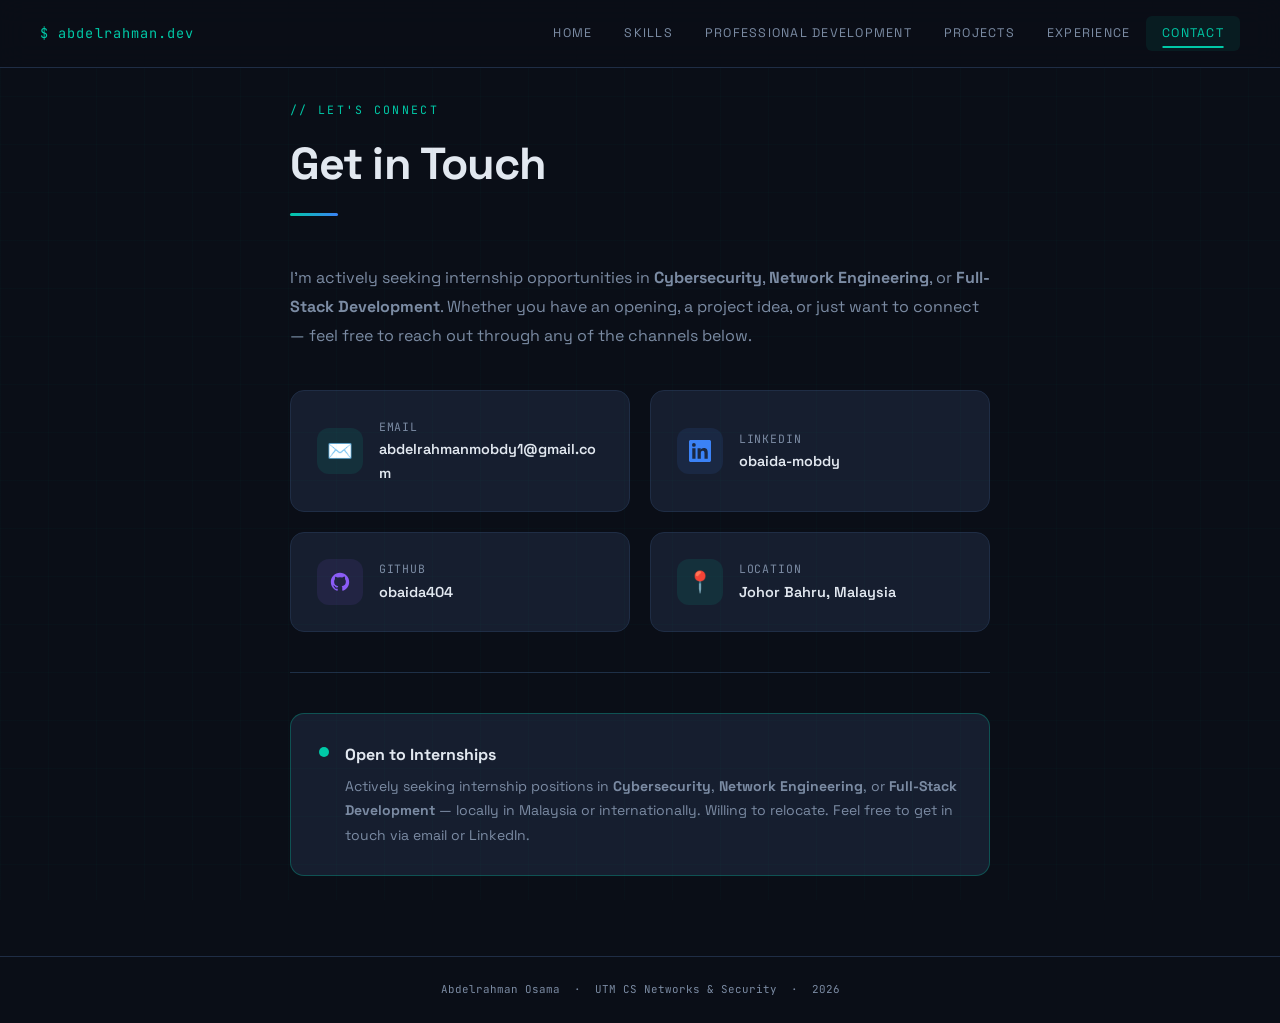
==== contact.html @ 8230e9a0 "feat: complete portfolio redesign with fixed CV + new professional development page" ====
<!DOCTYPE html>
<html lang="en">
<head>
  <meta charset="UTF-8" />
  <meta name="viewport" content="width=device-width, initial-scale=1.0" />
  <title>Abdelrahman Osama — Contact</title>
  <link rel="preconnect" href="https://fonts.googleapis.com" />
  <link rel="preconnect" href="https://fonts.gstatic.com" crossorigin />
  <link href="https://fonts.googleapis.com/css2?family=Space+Grotesk:wght@300;400;500;600;700&family=JetBrains+Mono:wght@300;400;600&display=swap" rel="stylesheet" />
  <link rel="stylesheet" href="shared.css" />
  <style>
    .contact-wrap { max-width: 700px; margin: 0 auto; }
    .contact-intro {
      font-size: 1rem; color: var(--muted);
      line-height: 1.8;
      margin-bottom: 2.5rem;
    }
    .contact-grid {
      display: grid;
      grid-template-columns: 1fr 1fr;
      gap: 1.25rem;
      margin-bottom: 2.5rem;
    }
    .contact-card {
      background: var(--surface);
      border: 1px solid var(--border);
      border-radius: 14px;
      padding: 1.6rem;
      display: flex;
      align-items: center;
      gap: 1rem;
      transition: border-color .2s, transform .2s, background .2s;
      text-decoration: none;
      color: inherit;
    }
    .contact-card:hover {
      border-color: var(--accent);
      transform: translateY(-2px);
      background: var(--surface-hover);
    }
    .contact-icon {
      width: 46px; height: 46px;
      border-radius: 12px;
      display: flex; align-items: center; justify-content: center;
      font-size: 1.3rem;
      flex-shrink: 0;
    }
    .contact-label {
      font-size: .72rem; color: var(--muted);
      font-family: var(--mono);
      letter-spacing: .08em;
      text-transform: uppercase;
    }
    .contact-value { font-size: .9rem; font-weight: 600; margin-top: .15rem; word-break: break-all; }

    .divider {
      height: 1px; background: var(--border);
      margin: 2.5rem 0;
    }
    .availability-box {
      background: var(--surface);
      border: 1px solid rgba(0,201,167,.3);
      border-radius: 14px;
      padding: 1.75rem;
      display: flex;
      align-items: flex-start;
      gap: 1rem;
      transition: border-color .2s;
    }
    .availability-box:hover { border-color: var(--accent); }
    .avail-dot {
      width: 10px; height: 10px;
      border-radius: 50%;
      background: var(--accent);
      margin-top: .35rem;
      flex-shrink: 0;
      animation: pulse 2s infinite;
    }
    @keyframes pulse { 0%,100%{opacity:1} 50%{opacity:.3} }
    .avail-title { font-weight: 700; font-size: 1rem; margin-bottom: .35rem; }
    .avail-text { font-size: .875rem; color: var(--muted); line-height: 1.75; }

    @media (max-width: 560px) {
      .contact-grid { grid-template-columns: 1fr; }
    }
  </style>
</head>
<body>
  <nav>
    <a href="./index.html" class="nav-logo">$ abdelrahman.dev</a>
    <div class="nav-links">
      <a href="./index.html">Home</a>
      <a href="./skills.html">Skills</a>
      <a href="./professional-development.html">Professional Development</a>
      <a href="./projects.html">Projects</a>
      <a href="./experience.html">Experience</a>
      <a href="./contact.html" class="active">Contact</a>
    </div>
  </nav>

  <div class="page-wrap">
    <div class="container">
      <div class="contact-wrap">
        <div class="page-header">
          <p class="page-label reveal">// Let's Connect</p>
          <h1 class="page-title reveal">Get in Touch</h1>
          <div class="page-divider reveal"></div>
        </div>

        <p class="contact-intro reveal">
          I'm actively seeking internship opportunities in <strong>Cybersecurity</strong>, <strong>Network Engineering</strong>, or <strong>Full-Stack Development</strong>.
          Whether you have an opening, a project idea, or just want to connect — feel free to reach out through any of the channels below.
        </p>

        <div class="contact-grid">
          <a href="mailto:abdelrahmanmobdy1@gmail.com" class="contact-card reveal">
            <div class="contact-icon" style="background:rgba(0,201,167,.1)">✉️</div>
            <div>
              <div class="contact-label">Email</div>
              <div class="contact-value">abdelrahmanmobdy1@gmail.com</div>
            </div>
          </a>

          <a href="https://www.linkedin.com/in/obaida-mobdy" target="_blank" rel="noopener" class="contact-card reveal">
            <div class="contact-icon" style="background:rgba(59,130,246,.1)">
              <svg viewBox="0 0 24 24" fill="#3b82f6" width="22" height="22"><path d="M20.447 20.452h-3.554v-5.569c0-1.328-.027-3.037-1.852-3.037-1.853 0-2.136 1.445-2.136 2.939v5.667H9.351V9h3.414v1.561h.046c.477-.9 1.637-1.85 3.37-1.85 3.601 0 4.267 2.37 4.267 5.455v6.286zM5.337 7.433a2.062 2.062 0 01-2.063-2.065 2.064 2.064 0 112.063 2.065zm1.782 13.019H3.555V9h3.564v11.452zM22.225 0H1.771C.792 0 0 .774 0 1.729v20.542C0 23.227.792 24 1.771 24h20.451C23.2 24 24 23.227 24 22.271V1.729C24 .774 23.2 0 22.222 0h.003z"/></svg>
            </div>
            <div>
              <div class="contact-label">LinkedIn</div>
              <div class="contact-value">obaida-mobdy</div>
            </div>
          </a>

          <a href="https://github.com/obaida404" target="_blank" rel="noopener" class="contact-card reveal">
            <div class="contact-icon" style="background:rgba(139,92,246,.1)">
              <svg viewBox="0 0 24 24" fill="#8b5cf6" width="22" height="22"><path d="M12 2C6.477 2 2 6.484 2 12.021c0 4.428 2.865 8.185 6.839 9.504.5.092.682-.217.682-.483 0-.237-.009-.868-.014-1.703-2.782.605-3.369-1.342-3.369-1.342-.454-1.154-1.11-1.462-1.11-1.462-.908-.62.069-.608.069-.608 1.004.07 1.532 1.032 1.532 1.032.892 1.53 2.341 1.088 2.91.832.091-.647.35-1.088.636-1.338-2.22-.253-4.555-1.113-4.555-4.951 0-1.093.39-1.988 1.029-2.688-.103-.253-.446-1.272.098-2.65 0 0 .84-.27 2.75 1.026A9.564 9.564 0 0112 6.844a9.59 9.59 0 012.504.337c1.909-1.296 2.747-1.026 2.747-1.026.546 1.378.202 2.397.1 2.65.64.7 1.028 1.595 1.028 2.688 0 3.848-2.338 4.695-4.566 4.944.359.309.678.92.678 1.855 0 1.338-.012 2.419-.012 2.747 0 .268.18.579.688.481C19.138 20.2 22 16.447 22 12.021 22 6.484 17.523 2 12 2z"/></svg>
            </div>
            <div>
              <div class="contact-label">GitHub</div>
              <div class="contact-value">obaida404</div>
            </div>
          </a>

          <div class="contact-card reveal" style="cursor:default;">
            <div class="contact-icon" style="background:rgba(0,201,167,.1)">📍</div>
            <div>
              <div class="contact-label">Location</div>
              <div class="contact-value">Johor Bahru, Malaysia</div>
            </div>
          </div>
        </div>

        <div class="divider"></div>

        <div class="availability-box reveal">
          <div class="avail-dot"></div>
          <div>
            <div class="avail-title">Open to Internships</div>
            <div class="avail-text">
              Actively seeking internship positions in <strong>Cybersecurity</strong>, <strong>Network Engineering</strong>, or <strong>Full-Stack Development</strong> —
              locally in Malaysia or internationally. Willing to relocate. Feel free to get in touch via email or LinkedIn.
            </div>
          </div>
        </div>
      </div>
    </div>
  </div>

  <footer>
    <p>Abdelrahman Osama &nbsp;·&nbsp; UTM CS Networks &amp; Security &nbsp;·&nbsp; <span id="yr"></span></p>
  </footer>
  <script>
    document.getElementById('yr').textContent = new Date().getFullYear();
    const obs = new IntersectionObserver(es => {
      es.forEach(e => { if(e.isIntersecting){ e.target.classList.add('visible'); obs.unobserve(e.target); } });
    }, { threshold: .1 });
    document.querySelectorAll('.reveal').forEach(el => obs.observe(el));
  </script>
</body>
</html>
---- shared.css ----
/* ── TOKENS ──────────────────────────────────────────────── */
:root {
  --bg:      #0a0e17;
  --bg2:     #111827;
  --surface: #161e2f;
  --surface-hover: #1b253b;
  --border:  #1f2d45;
  --accent:  #00c9a7;
  --accent2: #3b82f6;
  --accent3: #8b5cf6;
  --text:    #e2e8f0;
  --muted:   #7b8ba3;
  --display: 'Space Grotesk', sans-serif;
  --mono:    'JetBrains Mono', monospace;
}

/* ── RESET ───────────────────────────────────────────────── */
*, *::before, *::after { box-sizing: border-box; margin: 0; padding: 0; }
html { scroll-behavior: smooth; }
body {
  font-family: var(--display);
  background: var(--bg);
  color: var(--text);
  line-height: 1.65;
  overflow-x: hidden;
  -webkit-font-smoothing: antialiased;
}
::selection { background: var(--accent); color: var(--bg); }
a { color: inherit; text-decoration: none; }

::-webkit-scrollbar { width: 5px; }
::-webkit-scrollbar-track { background: var(--bg); }
::-webkit-scrollbar-thumb { background: var(--accent); border-radius: 3px; }

/* ── GRID OVERLAY ────────────────────────────────────────── */
body::before {
  content: '';
  position: fixed; inset: 0; z-index: 0; pointer-events: none;
  background-image:
    linear-gradient(rgba(0,201,167,.025) 1px, transparent 1px),
    linear-gradient(90deg, rgba(0,201,167,.025) 1px, transparent 1px);
  background-size: 48px 48px;
}

/* ── NAV ─────────────────────────────────────────────────── */
nav {
  position: fixed; top: 0; left: 0; right: 0; z-index: 100;
  display: flex; align-items: center; justify-content: space-between;
  padding: 1rem 2.5rem;
  background: rgba(10,14,23,.9);
  backdrop-filter: blur(14px);
  -webkit-backdrop-filter: blur(14px);
  border-bottom: 1px solid var(--border);
  transition: box-shadow .25s;
}
nav.scrolled { box-shadow: 0 4px 30px rgba(0,0,0,.45); }
.nav-logo {
  font-family: var(--mono);
  font-size: .85rem;
  color: var(--accent);
  letter-spacing: .08em;
  transition: opacity .2s;
}
.nav-logo:hover { opacity: .75; }
.nav-links { display: flex; gap: 0; }
.nav-links a {
  font-size: .78rem;
  letter-spacing: .1em;
  text-transform: uppercase;
  color: var(--muted);
  padding: .45rem 1rem;
  border-radius: 6px;
  transition: color .2s, background .2s;
  position: relative;
}
.nav-links a::after {
  content: ''; position: absolute; bottom: 3px; left: 50%;
  transform: translateX(-50%); width: 0; height: 1.5px;
  background: var(--accent); transition: width .25s ease;
}
.nav-links a:hover { color: var(--accent); background: rgba(0,201,167,.04); }
.nav-links a.active { color: var(--accent); background: rgba(0,201,167,.08); }
.nav-links a.active::after { width: 65%; }

/* ── LAYOUT ──────────────────────────────────────────────── */
section { position: relative; z-index: 1; }
.container { max-width: 1100px; margin: 0 auto; padding: 0 2rem; }
.page-wrap { padding-top: 100px; padding-bottom: 5rem; }

/* ── PAGE HEADER ─────────────────────────────────────────── */
.page-header { margin-bottom: 3rem; }
.page-label {
  font-family: var(--mono); font-size: .72rem;
  color: var(--accent); letter-spacing: .2em; text-transform: uppercase;
  margin-bottom: .5rem;
}
.page-title {
  font-size: clamp(1.8rem, 4vw, 2.8rem);
  font-weight: 700; letter-spacing: -.02em;
}
.page-divider {
  width: 48px; height: 3px;
  background: linear-gradient(90deg, var(--accent), var(--accent2));
  border-radius: 2px; margin-top: .75rem;
}

/* ── BUTTONS ─────────────────────────────────────────────── */
.btn {
  display: inline-flex; align-items: center; gap: .5rem;
  padding: .7rem 1.6rem;
  border-radius: 6px;
  font-size: .85rem; font-weight: 600; letter-spacing: .04em;
  cursor: pointer; transition: all .2s; font-family: var(--display);
}
.btn-primary { background: var(--accent); color: var(--bg); border: none; }
.btn-primary:hover { background: #00e5be; transform: translateY(-1px); box-shadow: 0 4px 16px rgba(0,201,167,.3); }
.btn-outline { background: transparent; color: var(--text); border: 1px solid var(--border); }
.btn-outline:hover { border-color: var(--accent); color: var(--accent); transform: translateY(-1px); }

/* ── BADGES ──────────────────────────────────────────────── */
.badge {
  font-family: var(--mono); font-size: .7rem;
  padding: .3rem .7rem; border-radius: 4px; border: 1px solid; letter-spacing: .06em;
  transition: transform .2s, box-shadow .2s;
}
.badge:hover { transform: translateY(-1px); }
.badge-teal   { border-color: var(--accent);  color: var(--accent);  background: rgba(0,201,167,.07); }
.badge-blue   { border-color: var(--accent2); color: var(--accent2); background: rgba(59,130,246,.07); }
.badge-violet { border-color: var(--accent3); color: var(--accent3); background: rgba(139,92,246,.07); }

/* ── REVEAL ──────────────────────────────────────────────── */
.reveal { opacity: 0; transform: translateY(24px); transition: opacity .55s ease, transform .55s ease; }
.reveal.visible { opacity: 1; transform: none; }

/* ── FOOTER ──────────────────────────────────────────────── */
footer {
  text-align: center; padding: 1.5rem;
  font-family: var(--mono); font-size: .68rem;
  color: var(--muted); border-top: 1px solid var(--border);
  position: relative; z-index: 1;
}

/* ── MOBILE ──────────────────────────────────────────────── */
@media (max-width: 768px) {
  nav { padding: 1rem 1.25rem; }
  .nav-links { gap: 0; }
  .nav-links a { padding: .4rem .55rem; font-size: .65rem; }
  .container { padding: 0 1.25rem; }
}
@media (prefers-reduced-motion: reduce) {
  .reveal { transition: none; }
  * { animation: none !important; }
}
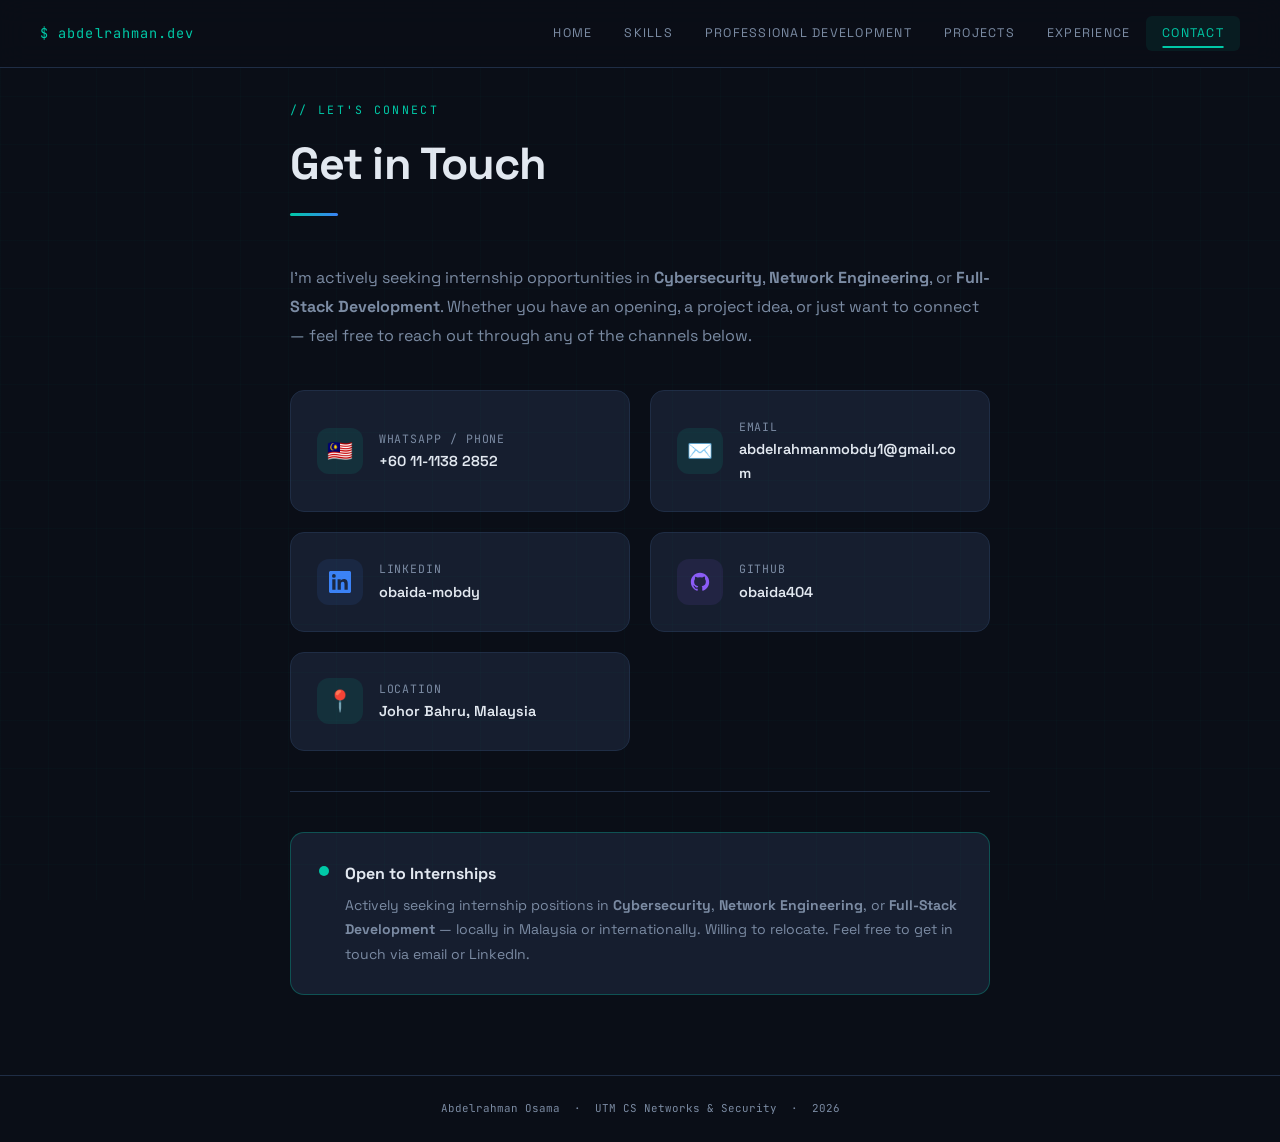
==== commit 77be64e5: "fix: add Projects active nav state + phone number to contact/pages" ====
--- a/contact.html
+++ b/contact.html
@@ -113,6 +113,15 @@
         </p>
 
         <div class="contact-grid">
+          <a href="tel:+601111382852" class="contact-card reveal">
+            <div class="contact-icon" style="background:rgba(0,201,167,.1)">
+              🇲🇾
+            </div>
+            <div>
+              <div class="contact-label">WhatsApp / Phone</div>
+              <div class="contact-value">+60 11-1138 2852</div>
+            </div>
+          </a>
           <a href="mailto:abdelrahmanmobdy1@gmail.com" class="contact-card reveal">
             <div class="contact-icon" style="background:rgba(0,201,167,.1)">✉️</div>
             <div>
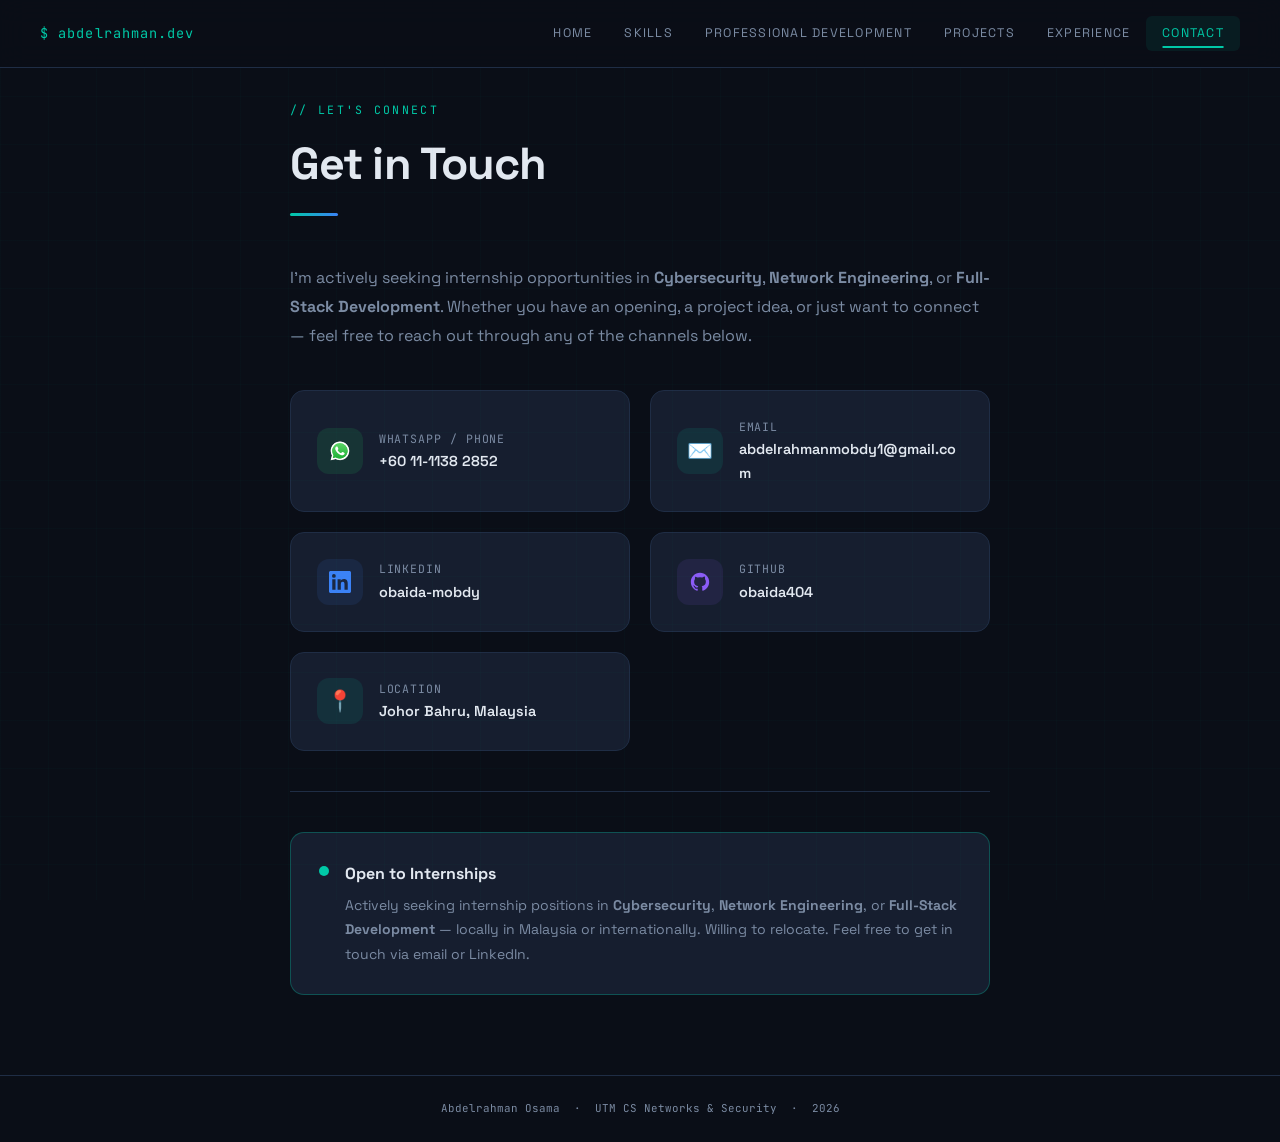
==== commit 9f56c1d0: "feat: add WhatsApp + email SVG logo icons" ====
--- a/contact.html
+++ b/contact.html
@@ -114,8 +114,8 @@
 
         <div class="contact-grid">
           <a href="tel:+601111382852" class="contact-card reveal">
-            <div class="contact-icon" style="background:rgba(0,201,167,.1)">
-              🇲🇾
+            <div class="contact-icon" style="background:rgba(37,211,102,.12)">
+              <img src="whatsapp.svg" width="22" height="22" alt="WhatsApp">
             </div>
             <div>
               <div class="contact-label">WhatsApp / Phone</div>
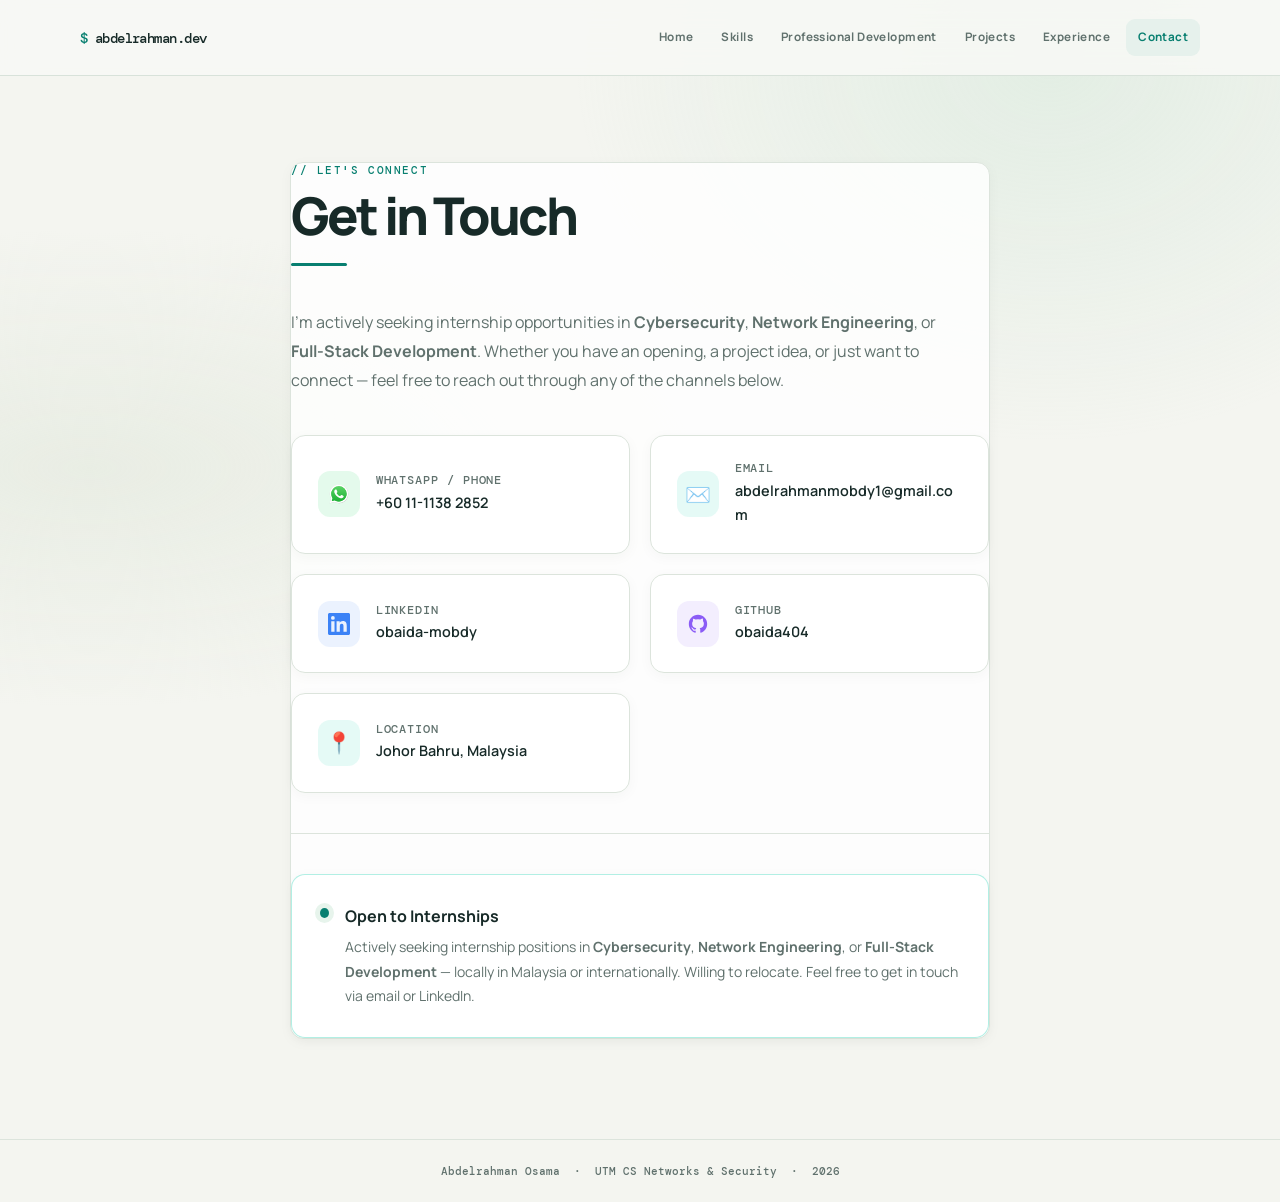
==== commit 43406217: "Bust cached portfolio stylesheet" ====
--- a/contact.html
+++ b/contact.html
@@ -7,7 +7,7 @@
   <link rel="preconnect" href="https://fonts.googleapis.com" />
   <link rel="preconnect" href="https://fonts.gstatic.com" crossorigin />
   <link href="https://fonts.googleapis.com/css2?family=Space+Grotesk:wght@300;400;500;600;700&family=JetBrains+Mono:wght@300;400;600&display=swap" rel="stylesheet" />
-  <link rel="stylesheet" href="shared.css" />
+  <link rel="stylesheet" href="shared.css?v=20260928" />
   <style>
     .contact-wrap { max-width: 700px; margin: 0 auto; }
     .contact-intro {
--- a/shared.css
+++ b/shared.css
@@ -1,153 +1,182 @@
-/* ── TOKENS ──────────────────────────────────────────────── */
+@import url('https://fonts.googleapis.com/css2?family=DM+Mono:wght@400;500&family=Manrope:wght@400;500;600;700;800&display=swap');
+
 :root {
-  --bg:      #0a0e17;
-  --bg2:     #111827;
-  --surface: #161e2f;
-  --surface-hover: #1b253b;
-  --border:  #1f2d45;
-  --accent:  #00c9a7;
-  --accent2: #3b82f6;
-  --accent3: #8b5cf6;
-  --text:    #e2e8f0;
-  --muted:   #7b8ba3;
-  --display: 'Space Grotesk', sans-serif;
-  --mono:    'JetBrains Mono', monospace;
+  color-scheme: light;
+  --bg: #f4f5f0;
+  --bg2: #e9eee8;
+  --surface: #fff;
+  --surface-hover: #f8faf7;
+  --border: #dce4dc;
+  --accent: #087f70;
+  --accent2: #315c9b;
+  --accent3: #936532;
+  --text: #172a28;
+  --muted: #60716d;
+  --display: 'Manrope', sans-serif;
+  --mono: 'DM Mono', monospace;
+  --shadow: 0 20px 60px rgba(28, 55, 48, .08);
 }
 
-/* ── RESET ───────────────────────────────────────────────── */
 *, *::before, *::after { box-sizing: border-box; margin: 0; padding: 0; }
-html { scroll-behavior: smooth; }
+html { scroll-behavior: smooth; scroll-padding-top: 90px; }
 body {
+  min-width: 320px;
   font-family: var(--display);
   background: var(--bg);
   color: var(--text);
-  line-height: 1.65;
+  line-height: 1.7;
   overflow-x: hidden;
   -webkit-font-smoothing: antialiased;
 }
-::selection { background: var(--accent); color: var(--bg); }
+::selection { background: #b7e4d8; color: var(--text); }
 a { color: inherit; text-decoration: none; }
+button, a { -webkit-tap-highlight-color: transparent; }
+a:focus-visible, button:focus-visible { outline: 3px solid #62b8a7; outline-offset: 3px; }
+img { max-width: 100%; }
+::-webkit-scrollbar { width: 8px; }
+::-webkit-scrollbar-track { background: var(--bg); }
+::-webkit-scrollbar-thumb { background: #a9c2b8; border-radius: 8px; }
 
-::-webkit-scrollbar { width: 5px; }
-::-webkit-scrollbar-track { background: var(--bg); }
-::-webkit-scrollbar-thumb { background: var(--accent); border-radius: 3px; }
+body::before {
+  content: ''; position: fixed; inset: 0; z-index: -1; pointer-events: none;
+  background: radial-gradient(ellipse at 82% 7%, rgba(191, 223, 203, .32), transparent 32%),
+    radial-gradient(ellipse at 7% 52%, rgba(221, 229, 215, .48), transparent 36%);
+}
+section { position: relative; z-index: 1; }
+.container { width: min(1120px, 100% - 48px); margin: 0 auto; }
 
-/* ── GRID OVERLAY ────────────────────────────────────────── */
-body::before {
-  content: '';
-  position: fixed; inset: 0; z-index: 0; pointer-events: none;
-  background-image:
-    linear-gradient(rgba(0,201,167,.025) 1px, transparent 1px),
-    linear-gradient(90deg, rgba(0,201,167,.025) 1px, transparent 1px);
-  background-size: 48px 48px;
+nav {
+  position: sticky; top: 0; z-index: 100;
+  display: flex; align-items: center; justify-content: space-between; gap: 20px;
+  min-height: 76px; padding: 12px max(24px, calc((100vw - 1120px) / 2));
+  background: rgba(248, 249, 245, .88); backdrop-filter: blur(16px);
+  border-bottom: 1px solid rgba(210, 222, 214, .84);
+  transition: box-shadow .2s ease;
 }
+nav.scrolled { box-shadow: 0 8px 28px rgba(25, 48, 43, .08); }
+.nav-logo { color: var(--text); font: 500 .88rem var(--mono); letter-spacing: -.04em; white-space: nowrap; }
+.nav-logo::first-letter { color: var(--accent); }
+.nav-links { display: flex; align-items: center; gap: 4px; }
+.nav-links a {
+  padding: 9px 12px; border-radius: 9px; color: var(--muted);
+  font-size: .73rem; font-weight: 700; letter-spacing: .035em;
+  transition: color .18s ease, background .18s ease;
+}
+.nav-links a:hover, .nav-links a.active { color: var(--accent); background: #e6f1ec; }
 
-/* ── NAV ─────────────────────────────────────────────────── */
-nav {
-  position: fixed; top: 0; left: 0; right: 0; z-index: 100;
-  display: flex; align-items: center; justify-content: space-between;
-  padding: 1rem 2.5rem;
-  background: rgba(10,14,23,.9);
-  backdrop-filter: blur(14px);
-  -webkit-backdrop-filter: blur(14px);
-  border-bottom: 1px solid var(--border);
-  transition: box-shadow .25s;
+.page-wrap { min-height: calc(100vh - 130px); padding: 86px 0 100px; }
+.page-header { margin-bottom: 42px; }
+.page-label, .label, .section-label, .hero-eyebrow {
+  color: var(--accent); font: 500 .7rem var(--mono); letter-spacing: .14em;
+  text-transform: uppercase;
 }
-nav.scrolled { box-shadow: 0 4px 30px rgba(0,0,0,.45); }
-.nav-logo {
-  font-family: var(--mono);
-  font-size: .85rem;
-  color: var(--accent);
-  letter-spacing: .08em;
-  transition: opacity .2s;
+.page-label { margin-bottom: 10px; }
+.page-title { font-size: clamp(2rem, 5vw, 3.25rem); line-height: 1.1; letter-spacing: -.055em; font-weight: 800; }
+.page-divider { width: 56px; height: 3px; margin-top: 19px; border-radius: 3px; background: var(--accent); }
+
+.btn {
+  display: inline-flex; align-items: center; justify-content: center; gap: 9px;
+  min-height: 48px; padding: 0 19px; border: 1px solid transparent; border-radius: 8px;
+  font: 700 .83rem var(--display); cursor: pointer; transition: transform .18s ease, box-shadow .18s ease, background .18s ease;
 }
-.nav-logo:hover { opacity: .75; }
-.nav-links { display: flex; gap: 0; }
-.nav-links a {
-  font-size: .78rem;
-  letter-spacing: .1em;
-  text-transform: uppercase;
-  color: var(--muted);
-  padding: .45rem 1rem;
-  border-radius: 6px;
-  transition: color .2s, background .2s;
-  position: relative;
+.btn:hover { transform: translateY(-2px); }
+.btn-primary { color: #fff; background: var(--accent); box-shadow: 0 7px 18px rgba(8, 127, 112, .17); }
+.btn-primary:hover { background: #066c60; box-shadow: 0 10px 24px rgba(8, 127, 112, .23); }
+.btn-outline { color: var(--text); background: rgba(255, 255, 255, .55); border-color: var(--border); }
+.btn-outline:hover { color: var(--accent); background: var(--surface); border-color: #9fc8b9; }
+
+.badge, .stack-tag, .skill-tag, .edu-pill {
+  display: inline-flex; align-items: center; border: 1px solid var(--border); border-radius: 5px;
+  padding: 5px 9px; color: #405e57; background: #f6f9f6; font: 500 .67rem var(--mono);
 }
-.nav-links a::after {
-  content: ''; position: absolute; bottom: 3px; left: 50%;
-  transform: translateX(-50%); width: 0; height: 1.5px;
-  background: var(--accent); transition: width .25s ease;
-}
-.nav-links a:hover { color: var(--accent); background: rgba(0,201,167,.04); }
-.nav-links a.active { color: var(--accent); background: rgba(0,201,167,.08); }
-.nav-links a.active::after { width: 65%; }
+.badge { transition: transform .18s ease; }
+.badge:hover { transform: translateY(-2px); }
+.badge-teal { color: var(--accent); border-color: #b9dbd0; background: #eaf5ef; }
+.badge-blue { color: var(--accent2); border-color: #c6d6ed; background: #edf3fa; }
+.badge-violet { color: #805822; border-color: #e3d2b4; background: #faf4e9; }
 
-/* ── LAYOUT ──────────────────────────────────────────────── */
-section { position: relative; z-index: 1; }
-.container { max-width: 1100px; margin: 0 auto; padding: 0 2rem; }
-.page-wrap { padding-top: 100px; padding-bottom: 5rem; }
-
-/* ── PAGE HEADER ─────────────────────────────────────────── */
-.page-header { margin-bottom: 3rem; }
-.page-label {
-  font-family: var(--mono); font-size: .72rem;
-  color: var(--accent); letter-spacing: .2em; text-transform: uppercase;
-  margin-bottom: .5rem;
-}
-.page-title {
-  font-size: clamp(1.8rem, 4vw, 2.8rem);
-  font-weight: 700; letter-spacing: -.02em;
-}
-.page-divider {
-  width: 48px; height: 3px;
-  background: linear-gradient(90deg, var(--accent), var(--accent2));
-  border-radius: 2px; margin-top: .75rem;
-}
-
-/* ── BUTTONS ─────────────────────────────────────────────── */
-.btn {
-  display: inline-flex; align-items: center; gap: .5rem;
-  padding: .7rem 1.6rem;
-  border-radius: 6px;
-  font-size: .85rem; font-weight: 600; letter-spacing: .04em;
-  cursor: pointer; transition: all .2s; font-family: var(--display);
-}
-.btn-primary { background: var(--accent); color: var(--bg); border: none; }
-.btn-primary:hover { background: #00e5be; transform: translateY(-1px); box-shadow: 0 4px 16px rgba(0,201,167,.3); }
-.btn-outline { background: transparent; color: var(--text); border: 1px solid var(--border); }
-.btn-outline:hover { border-color: var(--accent); color: var(--accent); transform: translateY(-1px); }
-
-/* ── BADGES ──────────────────────────────────────────────── */
-.badge {
-  font-family: var(--mono); font-size: .7rem;
-  padding: .3rem .7rem; border-radius: 4px; border: 1px solid; letter-spacing: .06em;
-  transition: transform .2s, box-shadow .2s;
-}
-.badge:hover { transform: translateY(-1px); }
-.badge-teal   { border-color: var(--accent);  color: var(--accent);  background: rgba(0,201,167,.07); }
-.badge-blue   { border-color: var(--accent2); color: var(--accent2); background: rgba(59,130,246,.07); }
-.badge-violet { border-color: var(--accent3); color: var(--accent3); background: rgba(139,92,246,.07); }
-
-/* ── REVEAL ──────────────────────────────────────────────── */
-.reveal { opacity: 0; transform: translateY(24px); transition: opacity .55s ease, transform .55s ease; }
+.reveal { opacity: 0; transform: translateY(16px); transition: opacity .55s ease, transform .55s ease; }
 .reveal.visible { opacity: 1; transform: none; }
 
-/* ── FOOTER ──────────────────────────────────────────────── */
-footer {
-  text-align: center; padding: 1.5rem;
-  font-family: var(--mono); font-size: .68rem;
-  color: var(--muted); border-top: 1px solid var(--border);
-  position: relative; z-index: 1;
+.projects-grid, .skills-grid, .certs-grid, .pd-grid, .contact-grid {
+  display: grid; grid-template-columns: repeat(2, minmax(0, 1fr)); gap: 18px;
 }
+.project-card, .skill-card, .cert-card, .pd-card, .contact-card, .edu-card, .tl-card, .contact-wrap, .availability-box {
+  color: var(--text); background: rgba(255,255,255,.82); border: 1px solid var(--border);
+  border-radius: 13px; box-shadow: 0 3px 14px rgba(24,47,42,.035);
+}
+.project-card, .skill-card, .cert-card, .pd-card, .contact-card, .edu-card, .tl-card {
+  padding: 24px; transition: transform .2s ease, box-shadow .2s ease, border-color .2s ease;
+}
+.project-card:hover, .skill-card:hover, .cert-card:hover, .pd-card:hover, .contact-card:hover, .edu-card:hover, .tl-card:hover {
+  transform: translateY(-3px); border-color: #b5d0c4; box-shadow: var(--shadow);
+}
+.project-card.featured { grid-column: 1 / -1; }
+.project-top, .skill-card-top, .exp-header { display: flex; align-items: flex-start; justify-content: space-between; gap: 16px; }
+.project-icon, .skill-icon, .pd-icon, .contact-icon, .cert-icon, .tl-icon, .cert-row-icon {
+  display: grid; flex: 0 0 42px; width: 42px; height: 42px; place-items: center;
+  border-radius: 10px; color: var(--accent); background: #eaf4ef; font-size: 1.1rem;
+}
+.project-name, .pd-name, .cert-name, .edu-school, .tl-role { font-weight: 800; letter-spacing: -.025em; }
+.project-name { font-size: 1.08rem; }
+.project-desc, .pd-body, .exp-bullets, .tl-bullets, .contact-intro { color: var(--muted); font-size: .9rem; }
+.project-stack, .skill-tags, .edu-pills { display: flex; flex-wrap: wrap; gap: 7px; margin-top: 17px; }
+.timeline { position: relative; display: grid; gap: 18px; }
+.tl-item { position: relative; padding-left: 22px; }
+.tl-item::before { content: ''; position: absolute; left: 0; top: 0; bottom: -18px; width: 1px; background: #c8d8ce; }
+.tl-dot { position: absolute; left: -4px; top: 8px; width: 9px; height: 9px; border-radius: 50%; background: var(--accent); box-shadow: 0 0 0 4px var(--bg); }
+.tl-card { display: flex; gap: 16px; }
+.tl-meta, .exp-date, .pd-date { color: var(--accent); font: 500 .68rem var(--mono); }
+.tl-company, .exp-company, .pd-org, .cert-issuer, .edu-location { color: var(--muted); font-size: .82rem; }
+.tl-bullets, .exp-bullets { margin: 12px 0 0 18px; }
+.tl-bullets li, .exp-bullets li { padding: 3px 0 3px 3px; }
+.about-grid { display: grid; grid-template-columns: repeat(2, 1fr); gap: 18px; }
+.contact-intro { max-width: 680px; margin-bottom: 30px; font-size: 1rem; }
+.contact-card { display: flex; align-items: center; gap: 14px; min-width: 0; }
+.contact-label, .card-sub { color: var(--muted); font: 500 .67rem var(--mono); }
+.contact-value { overflow-wrap: anywhere; font-size: .91rem; font-weight: 700; }
+.availability-box { display: flex; gap: 14px; padding: 22px; margin-top: 20px; }
+.avail-dot { flex: 0 0 9px; width: 9px; height: 9px; margin-top: 8px; border-radius: 50%; background: #35a681; box-shadow: 0 0 0 5px #e7f4ec; }
+.avail-title { font-weight: 800; }
+.avail-text { color: var(--muted); font-size: .85rem; }
+.cert-row, .edu-row, .proj-row, .exp-row, .lang-item { border-bottom: 1px solid var(--border); }
+.certs-strip { padding: 23px; border-radius: 12px; background: #eaf2ec; }
+.certs-strip-header, .cert-row, .edu-row, .proj-row, .exp-row { display: flex; align-items: center; justify-content: space-between; gap: 18px; padding: 15px 0; }
+.certs-strip-title, .section-label, .side-title { font-weight: 800; }
+.certs-strip-link, .cert-arrow { color: var(--accent); }
+.edu-date, .edu-dates, .proj-date, .proj-tech, .lang-level { color: var(--muted); font: 500 .7rem var(--mono); }
+.edu-degree, .exp-role, .proj-name, .cert-row-name { font-weight: 800; }
+.edu-uni, .proj-desc, .cert-row-detail { color: var(--muted); font-size: .85rem; }
+.lang-bar-bg { height: 6px; margin-top: 8px; border-radius: 8px; background: #e4ebe6; }
+.lang-bar-fill { height: 100%; border-radius: inherit; background: var(--accent); }
+.cert-row-body, .exp-info, .edu-body { min-width: 0; }
+.live-badge { color: #177758; font: 500 .67rem var(--mono); }
+.section { margin-top: 52px; }
+.section-last { margin-bottom: 20px; }
+footer { position: relative; z-index: 1; padding: 24px; border-top: 1px solid var(--border); color: var(--muted); text-align: center; font: 500 .68rem var(--mono); }
 
-/* ── MOBILE ──────────────────────────────────────────────── */
-@media (max-width: 768px) {
-  nav { padding: 1rem 1.25rem; }
-  .nav-links { gap: 0; }
-  .nav-links a { padding: .4rem .55rem; font-size: .65rem; }
-  .container { padding: 0 1.25rem; }
+@media (max-width: 900px) {
+  nav { align-items: flex-start; flex-direction: column; gap: 5px; padding: 13px 24px 10px; }
+  .nav-links { width: 100%; overflow-x: auto; scrollbar-width: none; }
+  .nav-links::-webkit-scrollbar { display: none; }
+  .nav-links a { white-space: nowrap; }
+}
+@media (max-width: 620px) {
+  .container { width: min(100% - 36px, 500px); }
+  nav { padding: 12px 18px 9px; }
+  .nav-links { margin: 0 -4px; }
+  .nav-links a { padding: 8px 9px; font-size: .67rem; }
+  .page-wrap { padding: 56px 0 72px; }
+  .projects-grid, .skills-grid, .certs-grid, .pd-grid, .contact-grid, .about-grid { grid-template-columns: 1fr; }
+  .project-card.featured { grid-column: auto; }
+  .project-card, .skill-card, .cert-card, .pd-card, .contact-card, .edu-card, .tl-card { padding: 19px; }
+  .tl-card { flex-direction: column; }
+  .certs-strip { padding: 18px; }
+  .certs-strip-header, .cert-row, .edu-row, .proj-row, .exp-row { align-items: flex-start; }
 }
 @media (prefers-reduced-motion: reduce) {
-  .reveal { transition: none; }
-  * { animation: none !important; }
+  html { scroll-behavior: auto; }
+  *, *::before, *::after { animation-duration: .01ms !important; transition-duration: .01ms !important; }
+  .reveal { opacity: 1; transform: none; }
 }
+
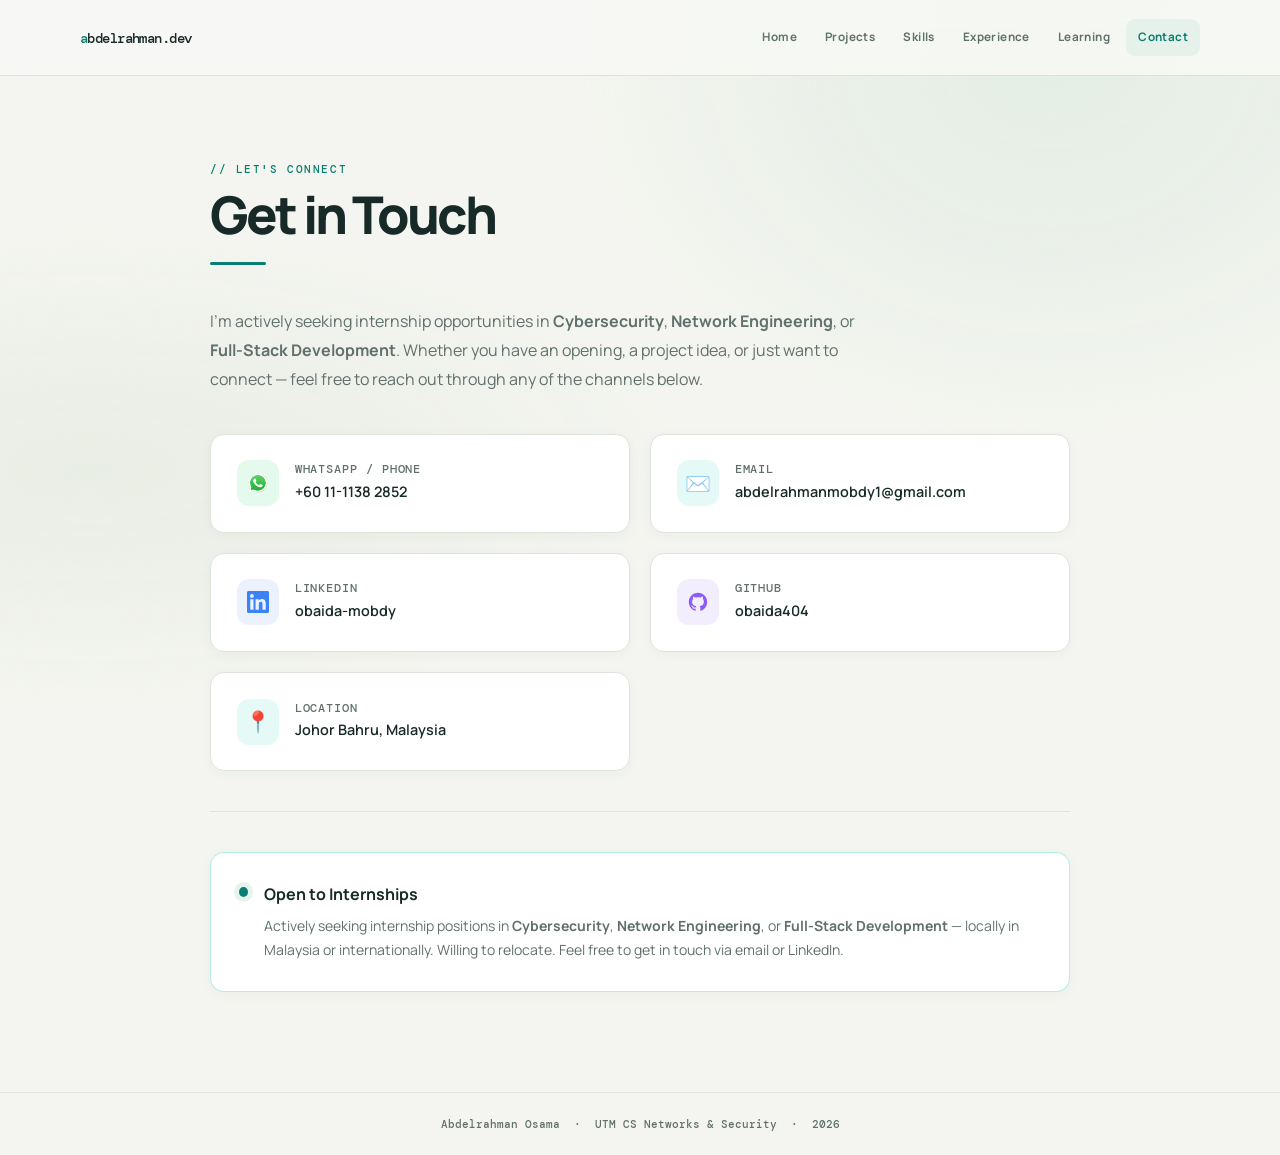
==== commit a2413872: "Standardize portfolio navigation" ====
--- a/contact.html
+++ b/contact.html
@@ -7,9 +7,9 @@
   <link rel="preconnect" href="https://fonts.googleapis.com" />
   <link rel="preconnect" href="https://fonts.gstatic.com" crossorigin />
   <link href="https://fonts.googleapis.com/css2?family=Space+Grotesk:wght@300;400;500;600;700&family=JetBrains+Mono:wght@300;400;600&display=swap" rel="stylesheet" />
-  <link rel="stylesheet" href="shared.css?v=20260928" />
+  <link rel="stylesheet" href="shared.css?v=20260928b" />
   <style>
-    .contact-wrap { max-width: 700px; margin: 0 auto; }
+    .contact-wrap { max-width: 860px; margin: 0 auto; }
     .contact-intro {
       font-size: 1rem; color: var(--muted);
       line-height: 1.8;
@@ -80,21 +80,21 @@
     .avail-title { font-weight: 700; font-size: 1rem; margin-bottom: .35rem; }
     .avail-text { font-size: .875rem; color: var(--muted); line-height: 1.75; }
 
-    @media (max-width: 560px) {
+    @media (max-width: 720px) {
       .contact-grid { grid-template-columns: 1fr; }
     }
   </style>
 </head>
 <body>
-  <nav>
-    <a href="./index.html" class="nav-logo">$ abdelrahman.dev</a>
+    <nav aria-label="Main navigation">
+    <a href="./index.html" class="nav-logo">abdelrahman.dev</a>
     <div class="nav-links">
       <a href="./index.html">Home</a>
+      <a href="./projects.html">Projects</a>
       <a href="./skills.html">Skills</a>
-      <a href="./professional-development.html">Professional Development</a>
-      <a href="./projects.html">Projects</a>
       <a href="./experience.html">Experience</a>
-      <a href="./contact.html" class="active">Contact</a>
+      <a href="./professional-development.html">Learning</a>
+      <a href="./contact.html" class="active" aria-current="page">Contact</a>
     </div>
   </nav>
 
@@ -187,3 +187,4 @@
   </script>
 </body>
 </html>
+
--- a/shared.css
+++ b/shared.css
@@ -101,7 +101,7 @@
 .projects-grid, .skills-grid, .certs-grid, .pd-grid, .contact-grid {
   display: grid; grid-template-columns: repeat(2, minmax(0, 1fr)); gap: 18px;
 }
-.project-card, .skill-card, .cert-card, .pd-card, .contact-card, .edu-card, .tl-card, .contact-wrap, .availability-box {
+.project-card, .skill-card, .cert-card, .pd-card, .contact-card, .edu-card, .tl-card, .availability-box {
   color: var(--text); background: rgba(255,255,255,.82); border: 1px solid var(--border);
   border-radius: 13px; box-shadow: 0 3px 14px rgba(24,47,42,.035);
 }
